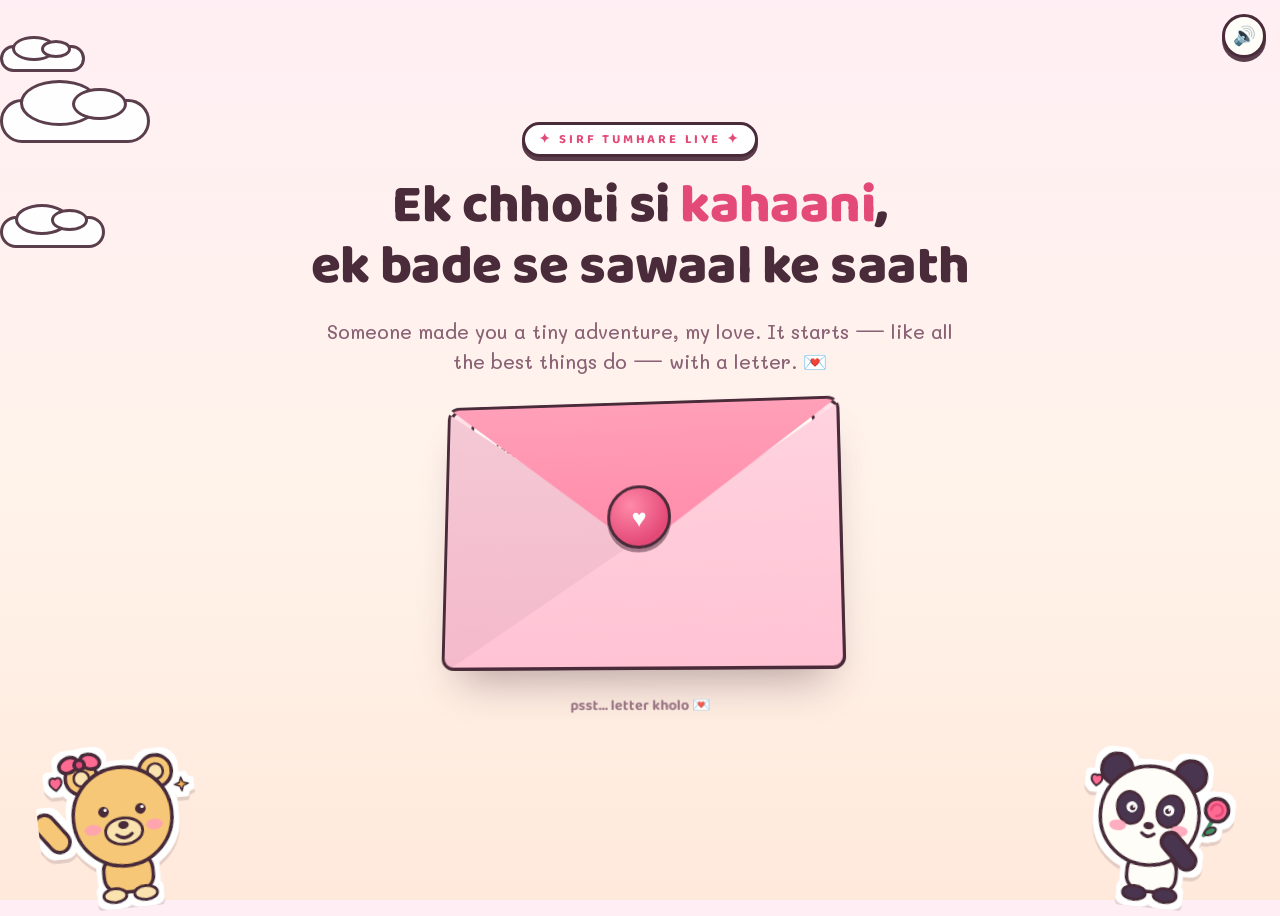
==== index.html @ 56c7580c "First Commit" ====
<!DOCTYPE html>
<html lang="en">
<head>
<meta charset="utf-8">
<meta name="viewport" content="width=device-width,initial-scale=1">
<title>For You, Meri Jaan 💌</title>
<meta name="theme-color" content="#FFF3EA">
<link rel="icon" href="data:image/svg+xml,%3Csvg xmlns='http://www.w3.org/2000/svg' viewBox='0 0 24 24'%3E%3Cpath d='M12 21C7 16.5 2 12.5 2 8a5 5 0 0 1 9-3 5 5 0 0 1 9 3c0 4.5-5 8.5-10 13Z' fill='%23FF6B93' stroke='%234A2B3A' stroke-width='1.6'/%3E%3C/svg%3E">
<link rel="preconnect" href="https://fonts.googleapis.com">
<link rel="preconnect" href="https://fonts.gstatic.com" crossorigin>
<link href="https://fonts.googleapis.com/css2?family=Baloo+2:wght@600;700;800&family=Caveat:wght@500;600;700&family=Mali:wght@400;500;600;700&display=swap" rel="stylesheet">
<link rel="stylesheet" href="css/style.css?v=3">
</head>
<body class="page pg-index" data-hearts>

  <div class="cloud" style="width:150px;height:44px;top:11%;animation-duration:36s"></div>
  <div class="cloud" style="width:105px;height:32px;top:24%;animation-duration:48s;animation-delay:-20s"></div>
  <div class="cloud" style="width:85px;height:27px;top:5%;animation-duration:42s;animation-delay:-31s"></div>

  <main class="scene">
    <div class="stack">
      <span class="eyebrow">✦ sirf tumhare liye ✦</span>
      <h1 class="title">Ek chhoti si <span class="hl">kahaani</span>,<br>ek bade se sawaal ke saath</h1>
      <p class="sub">Someone made you a tiny adventure, my love. It starts — like all the best things do — with a letter. 💌</p>
    </div>

    <div class="env-stage">
      <div class="env" id="env" role="button" tabindex="0" aria-label="Open the letter">
        <div class="env-back"></div>
        <div class="env-liner"></div>
        <div class="env-letter">Meri jaan,<br>kuch poochna hai tumse… par pehle, ek chhota sa safar. Ready?<br><span class="xo">— tumhara pagal ♡</span></div>
        <div class="env-pocket"></div>
        <div class="env-flap"></div>
        <div class="env-seal">♥</div>
        <div class="env-hint">psst… letter kholo 💌</div>
      </div>
    </div>

    <div class="cta-row">
      <a class="btn btn-love btn-big" data-nav href="journey.html">Chalo, shuru karein →</a>
    </div>
  </main>

  <div class="corner-sticker l" data-sticker="bear-wave"></div>
  <div class="corner-sticker r" data-sticker="panda-flower"></div>

  <script src="js/stickers.js?v=3" defer></script>
  <script src="js/shared.js?v=3" defer></script>
  <script>
    window.addEventListener("DOMContentLoaded", () => {
      const env = document.getElementById("env");
      const open = () => {
        if (env.classList.contains("open")) return;
        env.classList.add("open");
        document.body.classList.add("opened");
        const hint = env.querySelector(".env-hint");
        hint.style.transition = "opacity .4s";
        hint.style.opacity = "0";
        L1.chime();
      };
      env.addEventListener("click", open);
      env.addEventListener("keydown", (e) => {
        if (e.key === "Enter" || e.key === " ") { e.preventDefault(); open(); }
      });
    });
  </script>
</body>
</html>
---- css/style.css ----
/* ============================================================
   L1 — a tiny adventure, made with pyaar
   Strawberry-milk sticker-sheet design system
   ============================================================ */

:root{
  --cream:#FFF3EA;
  --paper:#FFFDF7;
  --ink:#4A2B3A;
  --ink-soft:#8A6275;
  --berry:#FF6B93;
  --berry-deep:#E44A78;
  --blush:#FFD9E3;
  --honey:#F6B756;
  --honey-soft:#FBE3B0;
  --leaf:#69B884;
  --leaf-deep:#3E8E63;
  --sky:#BFE3F2;
  --sky-deep:#7FB8D6;
  --night:#2C2140;
  --night-2:#463367;
  --star:#FFE9A8;
  --gold:#F2B23E;
  --gold-hi:#FFDE8A;
  --gold-deep:#C8862A;
  --white:#fff;

  --font-display:"Baloo 2","Segoe Print","Comic Sans MS",cursive;
  --font-body:"Mali","Segoe Print","Comic Sans MS",cursive;
  --font-hand:"Caveat","Ink Free","Segoe Script",cursive;

  --line:3px solid var(--ink);
  --r-lg:26px;
  --r-md:18px;
  --pop:0 6px 0 rgba(74,43,58,.9);
  --pop-sm:0 4px 0 rgba(74,43,58,.9);
}

*,*::before,*::after{box-sizing:border-box;margin:0;padding:0}

html{scroll-behavior:smooth}

body{
  font-family:var(--font-body);
  color:var(--ink);
  background:var(--cream);
  min-height:100vh;
  overflow-x:hidden;
  line-height:1.55;
}

img,svg{max-width:100%;display:block}

a{color:var(--berry-deep)}

::selection{background:var(--berry);color:#fff}

:focus-visible{
  outline:3px dashed var(--berry-deep);
  outline-offset:4px;
  border-radius:8px;
}

/* page enter */
@keyframes pageIn{from{opacity:0;transform:translateY(14px)}to{opacity:1;transform:none}}
.page{animation:pageIn .55s cubic-bezier(.22,.9,.36,1) both}

/* ---------------------------------------------------------
   Type
--------------------------------------------------------- */
.eyebrow{
  display:inline-block;
  font-family:var(--font-display);
  font-weight:700;
  font-size:.8rem;
  letter-spacing:.22em;
  text-transform:uppercase;
  color:var(--berry-deep);
  background:var(--white);
  border:var(--line);
  border-radius:999px;
  padding:.35em 1.1em;
  box-shadow:var(--pop-sm);
}

.title{
  font-family:var(--font-display);
  font-weight:800;
  font-size:clamp(2rem,5.5vw,3.4rem);
  line-height:1.12;
  letter-spacing:-.01em;
}

.hl{color:var(--berry-deep)}

.sub{
  font-size:clamp(1rem,2.4vw,1.2rem);
  font-weight:500;
  color:var(--ink-soft);
  max-width:34em;
}

.hand{font-family:var(--font-hand)}

/* sticker letters — chubby outlined display words */
.sticker-word{
  font-family:var(--font-display);
  font-weight:800;
  -webkit-text-stroke:2px var(--ink);
  paint-order:stroke fill;
  text-shadow:0 2px 0 var(--ink),0 4px 0 rgba(74,43,58,.35);
}
.sticker-word span{
  display:inline-block;
  animation:letterBob 2.8s ease-in-out infinite;
  animation-delay:calc(var(--i,0)*.12s);
}
.sticker-word .c1{color:var(--berry)}
.sticker-word .c2{color:var(--honey)}
.sticker-word .c3{color:var(--leaf)}
.sticker-word .c4{color:var(--sky-deep)}
@keyframes letterBob{
  0%,100%{transform:translateY(0) rotate(-2deg)}
  50%{transform:translateY(-9px) rotate(3deg)}
}

/* ---------------------------------------------------------
   Buttons — squishy plush
--------------------------------------------------------- */
.btn{
  display:inline-flex;
  align-items:center;
  justify-content:center;
  gap:.5em;
  font-family:var(--font-display);
  font-weight:800;
  font-size:1.06rem;
  padding:.8em 1.7em;
  border:var(--line);
  border-radius:999px;
  background:var(--paper);
  color:var(--ink);
  cursor:pointer;
  text-decoration:none;
  box-shadow:var(--pop);
  transition:transform .12s ease,box-shadow .12s ease,background .2s;
  user-select:none;
  touch-action:manipulation;
}
.btn:hover{transform:translateY(-2px);box-shadow:0 8px 0 rgba(74,43,58,.9)}
.btn:active{transform:translateY(4px);box-shadow:0 1px 0 rgba(74,43,58,.9)}

.btn-love{background:var(--berry);color:#fff}
.btn-love:hover{background:var(--berry-deep)}
.btn-honey{background:var(--honey)}
.btn-ghost{background:transparent;box-shadow:none;border-color:transparent;color:var(--ink-soft);font-weight:700}
.btn-ghost:hover{color:var(--berry-deep);transform:none}

.btn-big{font-size:clamp(1.15rem,3vw,1.5rem);padding:.9em 2em}

/* dodging "no" button */
.btn-no{position:relative;transition:transform .28s cubic-bezier(.3,1.4,.5,1),opacity .3s,font-size .3s}
.btn-no.gave-up{background:var(--blush);font-size:.85rem;padding:.6em 1.2em}

/* ---------------------------------------------------------
   Sticker cards — die-cut white edge
--------------------------------------------------------- */
.sticker-card{
  background:var(--paper);
  border:var(--line);
  border-radius:var(--r-lg);
  box-shadow:0 0 0 6px var(--white),0 0 0 8px rgba(74,43,58,.14),0 18px 34px -16px rgba(74,43,58,.35);
  padding:clamp(1.4rem,4vw,2.4rem);
}

.tape{
  position:absolute;
  top:-14px;left:50%;
  transform:translateX(-50%) rotate(-3deg);
  width:110px;height:30px;
  background:rgba(255,183,203,.75);
  border:2px solid rgba(74,43,58,.25);
  border-radius:4px;
}

/* ---------------------------------------------------------
   Layout scaffolding
--------------------------------------------------------- */
.scene{
  position:relative;
  min-height:100vh;
  min-height:100svh;
  display:flex;
  flex-direction:column;
  align-items:center;
  justify-content:center;
  text-align:center;
  padding:clamp(1.2rem,4vw,3rem);
  gap:clamp(.9rem,2.5vw,1.4rem);
  overflow:hidden;
}

.stack{display:flex;flex-direction:column;align-items:center;gap:clamp(.8rem,2vw,1.2rem);position:relative;z-index:5}

.corner-nav{
  position:fixed;
  top:14px;left:14px;
  z-index:60;
  display:flex;gap:8px;
}
.chip{
  font-family:var(--font-display);
  font-weight:700;
  font-size:.82rem;
  background:var(--paper);
  border:var(--line);
  border-radius:999px;
  padding:.4em 1em;
  color:var(--ink);
  text-decoration:none;
  box-shadow:var(--pop-sm);
}
.chip:hover{background:var(--blush)}

#muteBtn{
  position:fixed;top:14px;right:14px;z-index:60;
  width:44px;height:44px;border-radius:50%;
  border:var(--line);background:var(--paper);
  font-size:1.15rem;cursor:pointer;box-shadow:var(--pop-sm);
  display:flex;align-items:center;justify-content:center;
}
#muteBtn:active{transform:translateY(3px);box-shadow:none}

/* ---------------------------------------------------------
   Ambient: clouds, floating hearts, sparkles
--------------------------------------------------------- */
.cloud{
  position:absolute;
  background:var(--white);
  border:var(--line);
  border-radius:999px;
  opacity:.9;
  animation:cloudDrift 26s linear infinite;
}
.cloud::before,.cloud::after{
  content:"";position:absolute;background:inherit;border:inherit;border-radius:50%;
}
.cloud::before{width:55%;height:120%;left:12%;top:-58%}
.cloud::after{width:38%;height:85%;right:14%;top:-38%}
@keyframes cloudDrift{
  from{transform:translateX(-16vw)}
  to{transform:translateX(116vw)}
}

.heart-float{
  position:fixed;
  bottom:-40px;
  z-index:1;
  pointer-events:none;
  animation:heartRise linear forwards;
}
@keyframes heartRise{
  0%{transform:translateY(0) rotate(-8deg);opacity:0}
  12%{opacity:.9}
  100%{transform:translateY(-112vh) rotate(14deg);opacity:0}
}

.sparkle{
  position:absolute;
  color:var(--gold);
  animation:sparkleTwinkle 1.8s ease-in-out infinite;
  pointer-events:none;
  font-size:1.1rem;
}
@keyframes sparkleTwinkle{
  0%,100%{opacity:.15;transform:scale(.7) rotate(0)}
  50%{opacity:1;transform:scale(1.15) rotate(20deg)}
}

/* character sticker placement helper */
.sticker{filter:none}
.sticker svg{width:100%;height:auto}
.sticker.bob{animation:stickerBob 3.4s ease-in-out infinite}
@keyframes stickerBob{
  0%,100%{transform:translateY(0) rotate(-2deg)}
  50%{transform:translateY(-10px) rotate(2deg)}
}

/* burst hearts on click of yes */
.burst-heart{
  position:fixed;z-index:80;pointer-events:none;
  animation:burstFly .9s ease-out forwards;
}
@keyframes burstFly{
  from{transform:translate(0,0) scale(.6) rotate(0);opacity:1}
  to{transform:translate(var(--bx),var(--by)) scale(1.3) rotate(var(--br));opacity:0}
}

/* heart-wipe page transition */
#wipe{
  position:fixed;inset:0;z-index:100;
  display:flex;align-items:center;justify-content:center;
  background:var(--berry);
  clip-path:circle(0% at 50% 50%);
  pointer-events:none;
  transition:clip-path .38s cubic-bezier(.5,0,.8,.4);
}
#wipe.in{clip-path:circle(75% at 50% 50%);pointer-events:all}
#wipe svg{width:90px;animation:wipePulse .5s ease-in-out infinite alternate}
@keyframes wipePulse{from{transform:scale(.9)}to{transform:scale(1.1)}}

/* ============================================================
   3D — THE PROMISE RING
   band = cylinder of segments, gem billboards on top
   ============================================================ */
.ring-stage{
  position:relative;
  width:230px;height:250px;
  display:flex;align-items:flex-end;justify-content:center;
  perspective:900px;
  margin-inline:auto;
}
.ring-tilt{
  transform-style:preserve-3d;
  transform:rotateX(-10deg);
  width:100%;height:190px;
  position:relative;
}
.ring3d{
  position:absolute;
  left:50%;top:56%;
  width:0;height:0;
  transform-style:preserve-3d;
  animation:ringSpin 9s linear infinite;
}
@keyframes ringSpin{from{transform:rotateY(0)}to{transform:rotateY(360deg)}}

.ring-seg{
  position:absolute;
  left:0;top:0;
  width:13px;height:18px;
  margin:-9px 0 0 -6.5px;
  background:linear-gradient(180deg,var(--gold-hi) 0%,var(--gold) 52%,var(--gold-deep) 100%);
  border-radius:4px;
  box-shadow:inset 0 0 3px rgba(255,255,255,.55);
}

.gem-mount{
  position:absolute;
  left:0;top:0;
  transform-style:preserve-3d;
}
.gem{
  position:absolute;
  left:-28px;top:-28px;
  width:56px;height:56px;
  transform-style:preserve-3d;
}
.gem-face{
  position:absolute;inset:0;
  clip-path:polygon(50% 0,100% 38%,50% 100%,0 38%);
  background:linear-gradient(160deg,#ffffff 0%,var(--sky) 34%,#8ED0EA 60%,#DFF4FF 100%);
  border:2px solid rgba(74,43,58,.55);
  box-shadow:inset 0 0 14px rgba(255,255,255,.9);
}
.gem-face.f2{transform:rotateY(90deg)}
.gem-glow{
  position:absolute;
  left:50%;top:-8px;
  width:120px;height:120px;
  margin-left:-60px;
  transform:translateZ(-46px);
  background:radial-gradient(circle,rgba(255,233,168,.7) 0%,rgba(255,233,168,0) 62%);
  pointer-events:none;
  animation:glowPulse 2.6s ease-in-out infinite;
}
@keyframes glowPulse{0%,100%{opacity:.5;scale:.9}50%{opacity:1;scale:1.05}}

.ring-shadow{
  position:absolute;
  bottom:2px;left:50%;
  width:150px;height:24px;
  transform:translateX(-50%) translateZ(-50px);
  background:radial-gradient(ellipse,rgba(74,43,58,.28) 0%,transparent 68%);
  animation:shadowBreathe 9s linear infinite;
}
@keyframes shadowBreathe{0%,100%{scale:1}50%{scale:.86}}

.ring-stage .sparkle{z-index:5}

.ring-stage.mini{width:150px;height:160px}
.ring-stage.mini .ring-tilt{height:120px;transform:rotateX(14deg) scale(.62)}

/* ============================================================
   3D — THE ENVELOPE  (index hero)
   ============================================================ */
.env-stage{
  perspective:1200px;
  width:min(400px,86vw);
  aspect-ratio:40/27;
  margin-inline:auto;
  position:relative;
  z-index:6;
}
.env{
  position:absolute;inset:0;
  transform-style:preserve-3d;
  transform:rotateX(9deg) rotateY(-7deg);
  animation:envFloat 4.5s ease-in-out infinite;
  cursor:pointer;
}
@keyframes envFloat{
  0%,100%{translate:0 0}
  50%{translate:0 -13px}
}
.env:hover .env-hint{opacity:1}

.env-back{
  position:absolute;inset:0;
  background:#FFE4EC;
  border:var(--line);
  border-radius:12px;
  transform:translateZ(-6px);
  box-shadow:0 26px 40px -18px rgba(74,43,58,.4);
}
.env-liner{
  position:absolute;inset:4% 3%;
  clip-path:polygon(0 0,100% 0,50% 58%);
  background:repeating-linear-gradient(45deg,var(--blush) 0 12px,#ffd0dd 12px 24px);
  transform:translateZ(-5px);
}
.env-letter{
  position:absolute;
  left:6%;right:6%;top:5%;bottom:8%;
  background:var(--paper);
  border:var(--line);
  border-radius:8px;
  transform:translateZ(-2px);
  transition:transform .9s cubic-bezier(.34,1.3,.5,1) .45s;
  padding:14px 16px;
  overflow:hidden;
  font-family:var(--font-hand);
  font-size:clamp(1.05rem,3.4vw,1.4rem);
  line-height:1.35;
  text-align:left;
  color:var(--ink);
}
.env-letter .xo{color:var(--berry-deep);font-weight:700}
.env.open .env-letter{transform:translateZ(30px) translateY(-88%) rotate(-2deg) scale(1.05)}

.env-pocket{
  position:absolute;inset:0;
  clip-path:polygon(0 2%,50% 52%,100% 2%,100% 100%,0 100%);
  background:linear-gradient(180deg,#FFD3DF 0%,#FFC3D4 100%);
  border:var(--line);
  border-radius:12px;
  transform:translateZ(2px);
}
.env-pocket::after{
  content:"";
  position:absolute;inset:0;
  clip-path:polygon(0 2%,50% 52%,2% 100%,0 100%);
  background:rgba(74,43,58,.06);
}
.env-flap{
  position:absolute;
  left:0;right:0;top:0;
  height:56%;
  clip-path:polygon(0 0,100% 0,50% 100%);
  background:linear-gradient(180deg,#FF9FB8 0%,#FF8AA9 100%);
  border:var(--line);
  border-bottom:none;
  border-radius:12px 12px 0 0;
  transform-origin:top center;
  transform:translateZ(4px) rotateX(0);
  transition:transform .8s cubic-bezier(.6,.05,.3,1);
  backface-visibility:visible;
}
.env.open .env-flap{transform:translateZ(-4px) rotateX(168deg)}

.env-seal{
  position:absolute;
  left:50%;top:44%;
  width:64px;height:64px;
  transform:translate(-50%,-50%) translateZ(8px);
  background:radial-gradient(circle at 35% 30%,#FF8AA9,var(--berry-deep) 70%);
  border:var(--line);
  border-radius:50%;
  display:flex;align-items:center;justify-content:center;
  font-size:1.6rem;
  color:#fff;
  box-shadow:0 4px 0 rgba(74,43,58,.5);
  transition:transform .4s,opacity .4s;
}
.env.open .env-seal{transform:translate(-50%,-50%) translateZ(8px) scale(0);opacity:0}

.env-hint{
  position:absolute;
  bottom:-46px;left:50%;
  transform:translateX(-50%);
  font-family:var(--font-display);
  font-weight:700;
  font-size:.9rem;
  color:var(--ink-soft);
  white-space:nowrap;
  opacity:.85;
  transition:opacity .3s;
  animation:hintNudge 1.6s ease-in-out infinite;
}
@keyframes hintNudge{0%,100%{translate:-50% 0}50%{translate:-50% -5px}}

/* ============================================================
   3D — GIFT BOX with hinged lid (letter ending)
   ============================================================ */
.box-stage{
  position:relative;
  width:250px;height:250px;
  margin-inline:auto;
  perspective:760px;
  z-index:6;
}
.gift-box{
  position:absolute;
  left:50%;bottom:12px;
  translate:-50% 0;
  width:174px;height:112px;
  transform-style:preserve-3d;
  cursor:pointer;
}
.gift-base{
  position:absolute;inset:0;
  background:linear-gradient(180deg,#FF7FA2 0%,var(--berry-deep) 100%);
  border:var(--line);
  border-radius:10px 10px 16px 16px;
  box-shadow:0 16px 26px -12px rgba(74,43,58,.45);
}
.gift-base::before{
  content:"";
  position:absolute;top:0;bottom:0;left:50%;
  width:26px;translate:-50% 0;
  background:var(--honey);
  border-inline:3px solid var(--ink);
}
.gift-inside{
  position:absolute;
  left:10px;right:10px;top:5px;height:30px;
  background:radial-gradient(circle at 50% 130%,#FFF0F5,var(--blush));
  border:var(--line);
  border-radius:8px;
}
.gift-inside::after{
  content:"";
  position:absolute;left:14%;right:14%;top:50%;height:3px;
  background:rgba(74,43,58,.35);
  border-radius:2px;
}
.gift-lid{
  position:absolute;
  left:-10px;right:-10px;top:-24px;height:38px;
  background:linear-gradient(180deg,#FF9FB8,var(--berry));
  border:var(--line);
  border-radius:10px;
  transform-origin:50% 90%;
  transition:transform .85s cubic-bezier(.5,-.25,.3,1.15);
  z-index:3;
}
.gift-lid::before{
  content:"";
  position:absolute;top:0;bottom:0;left:50%;
  width:26px;translate:-50% 0;
  background:var(--honey);
  border-inline:3px solid var(--ink);
}
.gift-bow{
  position:absolute;
  left:50%;top:-16px;translate:-50% 0;
  width:66px;height:26px;
  z-index:4;
}
.gift-bow::before,.gift-bow::after{
  content:"";
  position:absolute;top:0;
  width:28px;height:22px;
  background:var(--honey);
  border:3px solid var(--ink);
  border-radius:50%;
}
.gift-bow::before{left:0;transform:rotate(-16deg)}
.gift-bow::after{right:0;transform:rotate(16deg)}
.gift-bow i{
  position:absolute;
  left:50%;top:3px;translate:-50% 0;
  width:15px;height:15px;
  background:var(--honey);
  border:3px solid var(--ink);
  border-radius:50%;
  z-index:2;
}
.gift-box.open .gift-lid{transform:rotateX(118deg) translateZ(8px)}
.box-ring-slot{
  position:absolute;
  left:50%;bottom:104px;
  translate:-50% 0;
  transform:translateY(34px) scale(.4);
  transform-origin:bottom center;
  opacity:0;
  transition:opacity .5s .4s,transform .95s cubic-bezier(.3,1.4,.5,1) .35s;
  pointer-events:none;
  z-index:2;
}
.box-stage.open .box-ring-slot{
  opacity:1;
  transform:translateY(-30px) scale(.74);
  z-index:8;
}
.box-hint{
  position:absolute;
  bottom:-26px;left:50%;
  transform:translateX(-50%);
  font-family:var(--font-display);
  font-weight:700;font-size:.88rem;color:var(--ink-soft);
  white-space:nowrap;
  animation:hintNudge 1.6s ease-in-out infinite;
}

/* ============================================================
   PAGE — INDEX
   ============================================================ */
.pg-index{background:linear-gradient(180deg,#FFEFF4 0%,var(--cream) 55%,#FFE9DB 100%)}
.pg-index .corner-sticker{
  position:absolute;
  bottom:-8px;
  width:clamp(110px,17vw,170px);
  z-index:4;
}
.pg-index .corner-sticker.l{left:clamp(4px,3vw,40px);rotate:-6deg}
.pg-index .corner-sticker.r{right:clamp(4px,3vw,40px);rotate:6deg}
.pg-index .cta-row{min-height:64px}
.pg-index .cta-row .btn{opacity:0;pointer-events:none;transform:translateY(12px);transition:opacity .5s .9s,transform .5s .9s}
.pg-index.opened .cta-row .btn{opacity:1;pointer-events:all;transform:none}

/* ============================================================
   PAGE — JOURNEY (quiz)
   ============================================================ */
.pg-journey{background:linear-gradient(180deg,#FFF0E4 0%,var(--cream) 60%,#FFEAF0 100%)}
.quiz-wrap{width:min(560px,94vw);position:relative;z-index:6}
.quiz-card{
  position:relative;
  background:
    repeating-linear-gradient(180deg,transparent 0 34px,rgba(127,184,214,.25) 34px 36px),
    var(--paper);
  border:var(--line);
  border-radius:var(--r-lg);
  box-shadow:0 0 0 6px var(--white),0 0 0 8px rgba(74,43,58,.14),0 18px 34px -16px rgba(74,43,58,.35);
  padding:clamp(1.6rem,5vw,2.6rem) clamp(1.2rem,4vw,2.2rem) clamp(1.8rem,5vw,2.4rem);
  min-height:300px;
  display:flex;flex-direction:column;align-items:center;justify-content:center;gap:1.1rem;
}
.quiz-card.swap{animation:cardSwap .45s ease}
@keyframes cardSwap{
  0%{transform:rotate(0) scale(1);opacity:1}
  45%{transform:rotate(-3deg) scale(.92);opacity:0}
  55%{transform:rotate(3deg) scale(.92);opacity:0}
  100%{transform:rotate(0) scale(1);opacity:1}
}
.quiz-q{
  font-family:var(--font-display);
  font-weight:800;
  font-size:clamp(1.3rem,4vw,1.8rem);
  line-height:1.25;
}
.quiz-opts{display:flex;flex-wrap:wrap;gap:.8rem;justify-content:center;position:relative;width:100%;min-height:70px;align-items:center}
.quiz-note{font-family:var(--font-hand);font-size:1.25rem;color:var(--berry-deep);min-height:1.6em}
.progress-hearts{display:flex;gap:10px;font-size:1.5rem;z-index:6}
.progress-hearts span{opacity:.25;transition:opacity .3s,transform .3s}
.progress-hearts span.on{opacity:1;transform:scale(1.2)}
.quiz-buddy{
  position:absolute;
  right:-30px;top:-74px;
  width:120px;
  rotate:8deg;
  z-index:7;
  transition:transform .3s;
}
.quiz-buddy.react{animation:buddyJump .5s ease}
@keyframes buddyJump{
  0%,100%{transform:translateY(0)}
  40%{transform:translateY(-16px) rotate(-6deg)}
}

/* ============================================================
   PAGE — CHOOSE (three doors)
   ============================================================ */
.pg-choose{background:linear-gradient(180deg,#FFEFF6 0%,var(--cream) 50%,#F2EBFF 100%)}
.doors{
  display:grid;
  grid-template-columns:repeat(3,minmax(0,1fr));
  gap:clamp(1rem,3vw,1.8rem);
  width:min(980px,94vw);
  z-index:6;
}
.door{
  position:relative;
  display:flex;flex-direction:column;
  border:var(--line);
  border-radius:22px 22px var(--r-lg) var(--r-lg);
  background:var(--paper);
  box-shadow:0 0 0 5px var(--white),0 0 0 7px rgba(74,43,58,.14),0 16px 30px -14px rgba(74,43,58,.35);
  text-decoration:none;
  color:var(--ink);
  overflow:visible;
  transition:transform .22s cubic-bezier(.3,1.3,.5,1),box-shadow .22s;
}
.door:hover,.door:focus-visible{transform:translateY(-10px) rotate(-1.2deg)}
.door:nth-child(2):hover{rotate:0deg}
.door-art{
  position:relative;
  border-radius:19px 19px 0 0;
  border-bottom:var(--line);
  aspect-ratio:5/4;
  overflow:hidden;
  display:flex;align-items:center;justify-content:center;
}
.door-art svg{width:88%;height:auto}
.door-garden .door-art{background:linear-gradient(180deg,#D8F1E3 0%,#BCE6CE 100%)}
.door-stars .door-art{background:linear-gradient(180deg,var(--night) 0%,var(--night-2) 100%)}
.door-letter .door-art{background:linear-gradient(180deg,#FFE3EC 0%,#FFD3E0 100%)}
.door-label{
  padding:1rem 1.1rem 1.2rem;
  display:flex;flex-direction:column;gap:.2rem;
}
.door-label b{font-family:var(--font-display);font-weight:800;font-size:1.18rem}
.door-label i{font-style:normal;font-family:var(--font-hand);font-size:1.12rem;color:var(--ink-soft)}
.door-tag{
  position:absolute;
  z-index:4;
  top:-15px;left:50%;
  transform:translateX(-50%) rotate(-3deg);
  font-family:var(--font-display);
  font-weight:700;font-size:.75rem;
  letter-spacing:.14em;
  background:var(--honey);
  border:var(--line);
  border-radius:999px;
  padding:.28em .9em;
  box-shadow:var(--pop-sm);
  white-space:nowrap;
}
.door-peek{
  position:absolute;
  top:-52px;right:8px;
  width:86px;
  z-index:3;
  opacity:0;
  transform:translateY(14px) rotate(8deg);
  transition:opacity .25s,transform .3s cubic-bezier(.3,1.4,.5,1);
  pointer-events:none;
}
.door:hover .door-peek,.door:focus-visible .door-peek{opacity:1;transform:translateY(0) rotate(8deg)}

/* ============================================================
   ENDINGS — shared proposal block
   ============================================================ */
.proposal-zone{
  position:relative;
  z-index:8;
  width:min(620px,94vw);
}
.proposal-q{
  font-family:var(--font-hand);
  font-weight:700;
  font-size:clamp(1.9rem,6vw,3rem);
  line-height:1.2;
}
.answer-row{
  position:relative;
  display:flex;
  gap:1rem;
  justify-content:center;
  align-items:center;
  flex-wrap:wrap;
  min-height:96px;
  margin-top:1rem;
}
#yesBtn{transition:transform .3s cubic-bezier(.3,1.4,.5,1),box-shadow .12s,background .2s}

/* ============================================================
   PAGE — GARDEN ENDING
   ============================================================ */
.pg-garden{background:linear-gradient(180deg,#CDEBF7 0%,#E6F6EE 42%,#BCE6CE 100%)}
.pg-garden .sun{
  position:absolute;top:6vh;right:8vw;
  width:110px;height:110px;border-radius:50%;
  background:radial-gradient(circle at 38% 34%,#FFF3C4,var(--honey) 72%);
  border:var(--line);
  box-shadow:0 0 60px 18px rgba(246,183,86,.45);
  animation:sunSpin 30s linear infinite;
}
.pg-garden .sun::before{content:"";position:absolute;inset:-26px;border-radius:50%;border:3px dashed rgba(246,183,86,.7)}
@keyframes sunSpin{to{rotate:360deg}}
.garden-ground{
  position:absolute;bottom:0;left:0;right:0;height:26vh;
  background:linear-gradient(180deg,#8FD0A8 0%,#69B884 100%);
  border-top:var(--line);
}
.garden-row{
  position:absolute;bottom:2vh;left:0;right:0;
  display:flex;justify-content:space-around;
  pointer-events:none;
}
.garden-row svg{width:clamp(54px,9vw,96px);height:auto}
.garden-row.back{bottom:18vh;opacity:.85}
.garden-row.back svg{width:clamp(40px,6.5vw,70px)}
.butterfly{
  position:absolute;
  font-size:1.5rem;
  animation:flutter 9s ease-in-out infinite;
  z-index:4;
}
@keyframes flutter{
  0%{transform:translate(0,0) rotate(-8deg)}
  25%{transform:translate(9vw,-7vh) rotate(8deg)}
  50%{transform:translate(3vw,-13vh) rotate(-6deg)}
  75%{transform:translate(-7vw,-5vh) rotate(6deg)}
  100%{transform:translate(0,0) rotate(-8deg)}
}
.couple-row{
  display:flex;align-items:flex-end;justify-content:center;gap:clamp(.5rem,3vw,2.2rem);
  z-index:6;
}
.couple-row .kneel{width:clamp(130px,20vw,190px)}
.couple-row .shy{width:clamp(120px,18vw,175px)}

/* ============================================================
   PAGE — STARS ENDING
   ============================================================ */
.pg-stars{background:linear-gradient(180deg,#1E1631 0%,var(--night) 46%,var(--night-2) 100%);color:var(--paper)}
.pg-stars .sub{color:#CBBBE8}
.pg-stars .chip{background:var(--night-2);color:var(--paper);border-color:rgba(255,255,255,.7)}
.star{
  position:absolute;
  width:4px;height:4px;border-radius:50%;
  background:var(--star);
  animation:starTwinkle ease-in-out infinite;
}
@keyframes starTwinkle{
  0%,100%{opacity:.18;transform:scale(.7)}
  50%{opacity:1;transform:scale(1.25)}
}
.moon{
  position:absolute;top:7vh;left:9vw;
  width:96px;height:96px;border-radius:50%;
  background:radial-gradient(circle at 62% 38%,#FFF7DC,var(--star) 70%);
  border:3px solid rgba(255,247,220,.8);
  box-shadow:0 0 46px 12px rgba(255,233,168,.35);
}
.moon::before,.moon::after{
  content:"";position:absolute;border-radius:50%;background:rgba(74,43,58,.12);
}
.moon::before{width:22px;height:22px;left:20px;top:34px}
.moon::after{width:13px;height:13px;left:52px;top:58px}
.shooting-star{
  position:absolute;
  top:12vh;left:-12vw;
  width:130px;height:3px;
  background:linear-gradient(90deg,transparent,var(--star));
  border-radius:999px;
  rotate:-18deg;
  animation:shoot 7.5s ease-in 2.2s infinite;
  opacity:0;
}
.shooting-star::after{
  content:"✦";position:absolute;right:-9px;top:-11px;color:var(--star);font-size:1.1rem;
}
@keyframes shoot{
  0%{translate:0 0;opacity:0}
  4%{opacity:1}
  16%{translate:120vw 34vh;opacity:0}
  100%{translate:120vw 34vh;opacity:0}
}
.hill{
  position:absolute;bottom:-8vh;left:-10vw;right:-10vw;height:34vh;
  background:#221838;
  border-radius:50% 50% 0 0/90% 90% 0 0;
  border-top:3px solid rgba(255,233,168,.35);
}
.constellation{
  position:absolute;
  top:9vh;right:7vw;
  width:clamp(130px,19vw,210px);
  opacity:.95;
}
.constellation .cline{
  stroke:var(--star);stroke-width:2;stroke-dasharray:5 7;fill:none;opacity:.8;
  stroke-dashoffset:400;
  animation:constDraw 3.5s ease-out .8s forwards;
}
@keyframes constDraw{to{stroke-dashoffset:0}}
.constellation .cdot{fill:#fff;animation:starTwinkle 2.2s ease-in-out infinite}
.pg-stars .couple-row .shy,.pg-stars .couple-row .kneel{filter:drop-shadow(0 0 18px rgba(255,233,168,.25))}
.pg-stars #yesBtn{background:var(--star);color:var(--ink);border-color:var(--star)}
.pg-stars .btn-no{background:var(--night-2);color:var(--paper);border-color:rgba(255,255,255,.65)}

/* ============================================================
   PAGE — LETTER ENDING
   ============================================================ */
.pg-letter{background:linear-gradient(180deg,#FFE9DB 0%,var(--cream) 45%,#FFE3EC 100%)}
.desk-doodle{position:absolute;font-size:1.6rem;opacity:.5;rotate:-10deg}
.letter-sheet{
  position:relative;
  width:min(620px,94vw);
  background:
    repeating-linear-gradient(180deg,transparent 0 36px,rgba(127,184,214,.28) 36px 38px),
    var(--paper);
  border:var(--line);
  border-radius:14px;
  box-shadow:0 0 0 6px var(--white),0 0 0 8px rgba(74,43,58,.14),0 22px 40px -18px rgba(74,43,58,.4);
  padding:clamp(1.6rem,5vw,2.6rem) clamp(1.3rem,5vw,2.6rem);
  text-align:left;
  font-family:var(--font-hand);
  font-size:clamp(1.25rem,3.6vw,1.6rem);
  line-height:1.5;
  z-index:6;
}
.letter-sheet .greet{font-size:1.3em;color:var(--berry-deep);font-weight:700}
.letter-sheet p{margin-bottom:.9em;opacity:0;transform:translateY(10px);transition:opacity .7s,transform .7s}
.letter-sheet p.show{opacity:1;transform:none}
.letter-sheet .sign{text-align:right;color:var(--berry-deep);font-weight:700}
.letter-heartdoodle{position:absolute;top:-26px;right:22px;width:58px;rotate:12deg}

/* ============================================================
   PAGE — YES / CELEBRATION
   ============================================================ */
.pg-yes{background:linear-gradient(180deg,#FFE3EC 0%,#FFF0E4 50%,#FFE9F6 100%)}
#confettiCanvas{position:fixed;inset:0;pointer-events:none;z-index:40}
.yes-title{
  font-size:clamp(2.6rem,8vw,4.6rem);
}
.hug-wrap{width:clamp(190px,30vw,270px);z-index:6}
.license{
  position:relative;
  width:min(480px,92vw);
  text-align:left;
  z-index:6;
}
.license h3{
  font-family:var(--font-display);
  font-weight:800;
  text-align:center;
  font-size:1.25rem;
  letter-spacing:.06em;
  border-bottom:2px dashed rgba(74,43,58,.35);
  padding-bottom:.5em;margin-bottom:.8em;
}
.license dl{display:grid;grid-template-columns:auto 1fr;gap:.28em .9em;font-size:1.02rem}
.license dt{font-weight:700;color:var(--ink-soft)}
.license dd{font-weight:600}
.license .stamp{
  position:absolute;
  right:14px;bottom:12px;
  width:96px;height:96px;
  border:3px double var(--berry-deep);
  border-radius:50%;
  color:var(--berry-deep);
  font-family:var(--font-display);
  font-weight:800;font-size:.62rem;
  letter-spacing:.14em;
  display:flex;align-items:center;justify-content:center;
  text-align:center;
  rotate:-14deg;
  opacity:.85;
  padding:10px;
}
.license .sign-line{
  margin-top:1em;
  font-family:var(--font-hand);
  font-size:1.5rem;
  color:var(--berry-deep);
}
.end-links{display:flex;gap:.7rem;flex-wrap:wrap;justify-content:center;z-index:6}

/* ============================================================
   Responsive + prefs
   ============================================================ */
@media (max-width:760px){
  .doors{grid-template-columns:1fr;width:min(420px,94vw)}
  .door-art{aspect-ratio:7/4}
  .door-peek{top:-46px;width:72px}
  .quiz-buddy{right:-8px;top:-66px;width:92px}
  .couple-row{gap:.4rem}
  .env-hint{bottom:-40px}
  .license .stamp{width:82px;height:82px;font-size:.55rem}
}

@media (max-width:420px){
  .ring-stage{scale:.85}
}

@media (prefers-reduced-motion:reduce){
  *,*::before,*::after{animation-duration:.001s !important;animation-iteration-count:1 !important;transition-duration:.15s !important}
  .ring3d{animation:none;transform:rotateY(24deg)}
  .heart-float,.shooting-star{display:none}
  .env{animation:none}
}
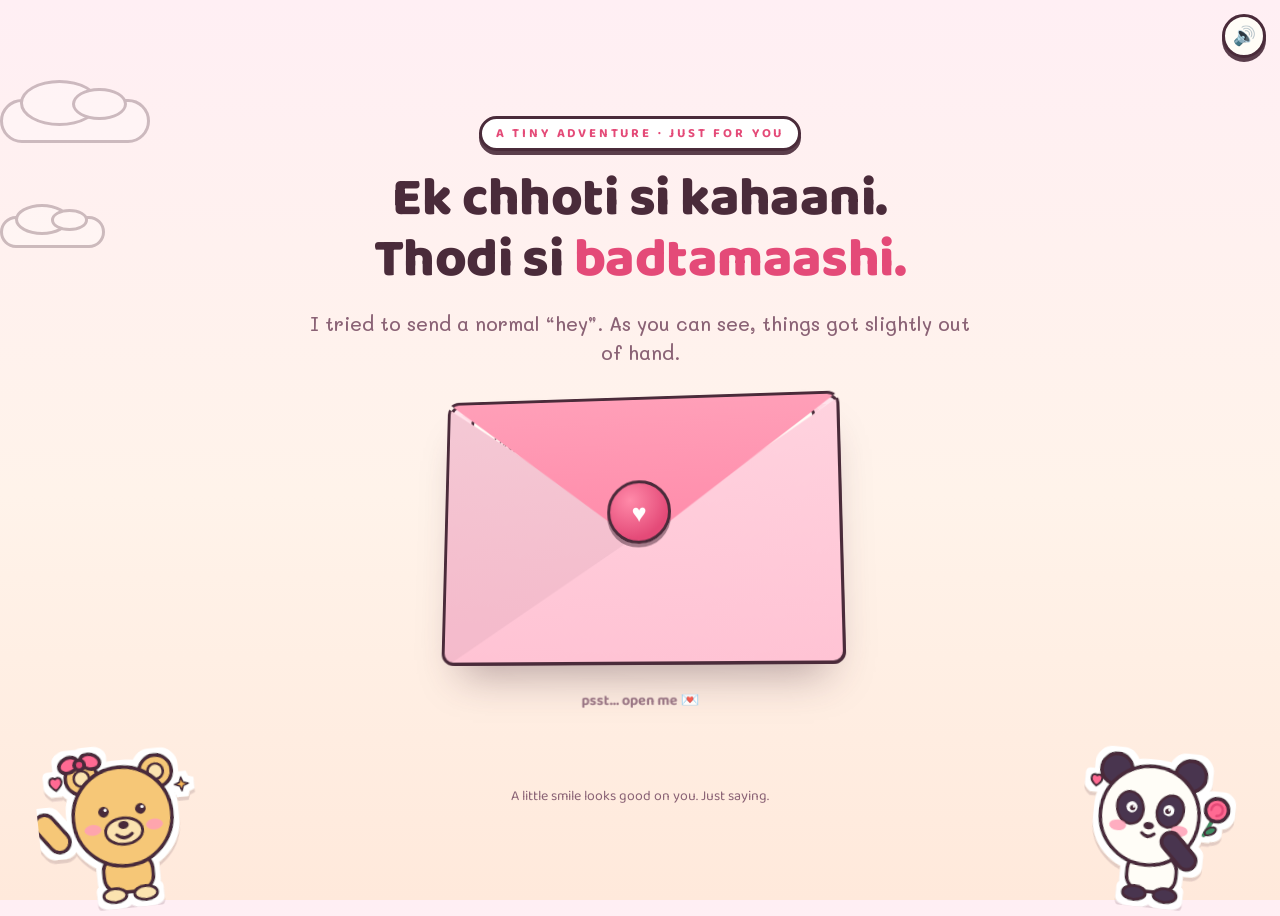
==== commit b76cfe0c: "Expand playful story and keep the runaway No button" ====
--- a/index.html
+++ b/index.html
@@ -3,66 +3,38 @@
 <head>
 <meta charset="utf-8">
 <meta name="viewport" content="width=device-width,initial-scale=1">
-<title>For You, Meri Jaan 💌</title>
+<title>A Little Trouble, Just for You 💌</title>
 <meta name="theme-color" content="#FFF3EA">
 <link rel="icon" href="data:image/svg+xml,%3Csvg xmlns='http://www.w3.org/2000/svg' viewBox='0 0 24 24'%3E%3Cpath d='M12 21C7 16.5 2 12.5 2 8a5 5 0 0 1 9-3 5 5 0 0 1 9 3c0 4.5-5 8.5-10 13Z' fill='%23FF6B93' stroke='%234A2B3A' stroke-width='1.6'/%3E%3C/svg%3E">
 <link rel="preconnect" href="https://fonts.googleapis.com">
 <link rel="preconnect" href="https://fonts.gstatic.com" crossorigin>
 <link href="https://fonts.googleapis.com/css2?family=Baloo+2:wght@600;700;800&family=Caveat:wght@500;600;700&family=Mali:wght@400;500;600;700&display=swap" rel="stylesheet">
-<link rel="stylesheet" href="css/style.css?v=3">
+<link rel="stylesheet" href="css/style.css?v=4">
 </head>
-<body class="page pg-index" data-hearts>
+<body class="page pg-index" data-hearts="">
 
-  <div class="cloud" style="width:150px;height:44px;top:11%;animation-duration:36s"></div>
-  <div class="cloud" style="width:105px;height:32px;top:24%;animation-duration:48s;animation-delay:-20s"></div>
-  <div class="cloud" style="width:85px;height:27px;top:5%;animation-duration:42s;animation-delay:-31s"></div>
 
-  <main class="scene">
-    <div class="stack">
-      <span class="eyebrow">✦ sirf tumhare liye ✦</span>
-      <h1 class="title">Ek chhoti si <span class="hl">kahaani</span>,<br>ek bade se sawaal ke saath</h1>
-      <p class="sub">Someone made you a tiny adventure, my love. It starts — like all the best things do — with a letter. 💌</p>
-    </div>
 
-    <div class="env-stage">
-      <div class="env" id="env" role="button" tabindex="0" aria-label="Open the letter">
-        <div class="env-back"></div>
-        <div class="env-liner"></div>
-        <div class="env-letter">Meri jaan,<br>kuch poochna hai tumse… par pehle, ek chhota sa safar. Ready?<br><span class="xo">— tumhara pagal ♡</span></div>
-        <div class="env-pocket"></div>
-        <div class="env-flap"></div>
-        <div class="env-seal">♥</div>
-        <div class="env-hint">psst… letter kholo 💌</div>
-      </div>
-    </div>
+<div class="cloud" style="width:150px;height:44px;top:11%;animation-duration:36s" aria-hidden="true"></div>
+<div class="cloud" style="width:105px;height:32px;top:24%;animation-duration:48s;animation-delay:-20s" aria-hidden="true"></div>
+<main class="scene story-scene">
+<div class="stack story-heading"><span class="eyebrow">a tiny adventure · just for you</span><h1 class="title">Ek chhoti si kahaani.<br>Thodi si <span class="hl">badtamaashi.</span></h1><p class="sub">I tried to send a normal “hey”. As you can see, things got slightly out of hand.</p></div>
+<div class="env-stage">
+  <div class="env" id="env" role="button" tabindex="0" aria-label="Open your letter" aria-expanded="false">
+    <div class="env-back"></div><div class="env-liner"></div>
+    <div class="env-letter">Hey, you.<br>A little banter. A few bold lines. A chai break.<br>Bas, tumhari kami thi.<span class="xo">— your slightly less cool admirer ♡</span></div>
+    <div class="env-pocket"></div><div class="env-flap"></div><div class="env-seal">♥</div>
+    <div class="env-hint">psst… open me 💌</div>
+  </div>
+</div>
+<div class="cta-row"><a class="btn btn-love" data-nav href="journey.html">Let’s see what you’ve got →</a></div>
+<p class="story-caption">A little smile looks good on you. Just saying.</p>
+</main>
+<div class="corner-sticker l" data-sticker="bear-wave" aria-hidden="true"></div>
+<div class="corner-sticker r" data-sticker="panda-flower" aria-hidden="true"></div>
 
-    <div class="cta-row">
-      <a class="btn btn-love btn-big" data-nav href="journey.html">Chalo, shuru karein →</a>
-    </div>
-  </main>
-
-  <div class="corner-sticker l" data-sticker="bear-wave"></div>
-  <div class="corner-sticker r" data-sticker="panda-flower"></div>
-
-  <script src="js/stickers.js?v=3" defer></script>
-  <script src="js/shared.js?v=3" defer></script>
-  <script>
-    window.addEventListener("DOMContentLoaded", () => {
-      const env = document.getElementById("env");
-      const open = () => {
-        if (env.classList.contains("open")) return;
-        env.classList.add("open");
-        document.body.classList.add("opened");
-        const hint = env.querySelector(".env-hint");
-        hint.style.transition = "opacity .4s";
-        hint.style.opacity = "0";
-        L1.chime();
-      };
-      env.addEventListener("click", open);
-      env.addEventListener("keydown", (e) => {
-        if (e.key === "Enter" || e.key === " ") { e.preventDefault(); open(); }
-      });
-    });
-  </script>
+<script src="js/stickers.js?v=4" defer></script>
+<script src="js/shared.js?v=5" defer></script>
+<script src="js/story.js?v=4" defer></script>
 </body>
 </html>
--- a/css/style.css
+++ b/css/style.css
@@ -1002,3 +1002,106 @@
   .heart-float,.shooting-star{display:none}
   .env{animation:none}
 }
+
+/* Story pages: one pace, a few detours, and room for the punchline. */
+[hidden]{display:none !important}
+.story-scene{padding:88px clamp(18px,4vw,48px) 64px;gap:26px}
+.story-scene>.btn,.story-scene>.chip,.story-scene>.cta-row{position:relative;z-index:8}
+.story-scene>.moon,.story-scene>.hill,.story-scene>.sun,.story-scene>.garden-ground,.story-scene>.garden-row{pointer-events:none}
+.story-heading{max-width:760px;gap:18px}
+.story-heading .sub{max-width:35em}
+.story-caption{font-family:var(--font-display);font-size:.88rem;color:var(--ink-soft);max-width:36em;position:relative;z-index:6}
+.story-aside{font-size:.96rem;color:var(--ink-soft);line-height:1.7}
+.story-prose{font-size:clamp(1rem,2.5vw,1.13rem);line-height:1.8}
+.story-reply{font-family:var(--font-hand);font-weight:600;font-size:clamp(1.35rem,3.5vw,1.65rem);line-height:1.4;color:var(--berry-deep);min-height:3em}
+.story-card{position:relative;z-index:6;width:min(630px,100%);display:flex;flex-direction:column;align-items:center;gap:20px}
+.story-card .quiz-opts{min-height:0}
+.btn[aria-pressed="true"]{background:var(--blush);box-shadow:0 2px 0 var(--ink);transform:translateY(3px)}
+.btn:disabled{cursor:default;background:var(--blush);color:var(--ink-soft);box-shadow:none;transform:none}
+.scene-buddy{width:116px;margin:-12px auto -8px}
+.banter-card{gap:20px;min-height:410px}
+.banter-card .story-reply{min-height:3.3em}
+.banter-card .quiz-q:focus{outline:none}
+.banter-card .quiz-opts{min-height:0}
+.pg-index .story-heading .title{font-size:clamp(2.1rem,5.5vw,3.4rem)}
+.pg-index .story-caption{max-width:65%;margin-top:6px}
+.pg-index .env-letter{font-size:clamp(1rem,3vw,1.25rem)}
+.pg-index .env-stage{transition:margin-top .6s}
+.pg-index.opened .env-stage{margin-top:clamp(135px,40vw,200px)}
+.pg-index .env-letter .xo{display:block;margin-top:.5em}
+.pg-index>.cloud{pointer-events:none;opacity:.28}
+.pg-journey .quiz-buddy{top:-20px;right:8px;width:76px}
+.ambient-stars{position:fixed;inset:0;pointer-events:none;overflow:hidden}
+.pg-stars .story-heading .hl{color:var(--blush)}
+.pg-stars .story-caption.night-caption{color:#D9CBEA}
+.pg-stars .sticker-card{color:var(--ink)}
+.pg-stars .story-heading,.pg-stars .line-card{z-index:6}
+.pg-midnight .moon{width:70px;height:70px;top:80px;left:5vw;opacity:.7}
+.line-card{position:relative;width:min(640px,100%);display:flex;flex-direction:column;align-items:center;gap:24px;min-height:350px}
+.line-setup{font-family:var(--font-display);font-size:clamp(1.5rem,4.4vw,2.1rem);font-weight:800;line-height:1.25}
+.line-payoff{font-family:var(--font-hand);font-size:clamp(1.5rem,4vw,1.9rem);line-height:1.35;min-height:110px;width:100%}
+.line-payoff .story-aside{font-family:var(--font-body);margin-top:16px;font-size:.9rem}
+.pg-chai{background:linear-gradient(155deg,#FBE3B0,#FFF3EA 45%,#FFD9E3)}
+.cafe-card{position:relative;width:min(650px,100%);z-index:6;display:flex;flex-direction:column;align-items:center;gap:24px}
+.cafe-top{width:100%;display:flex;align-items:center;justify-content:space-between;border-bottom:2px dashed var(--ink-soft);padding-bottom:14px;gap:18px}
+.cafe-sign{font-family:var(--font-display);font-weight:800;font-size:.9rem;letter-spacing:.1em;text-align:left;max-width:22em}
+.cafe-cup{font-size:2.7rem;rotate:-9deg}
+.drink-options{display:flex;flex-wrap:wrap;justify-content:center;gap:12px}
+.drink-options .btn{font-size:1rem;padding:.7em 1em}
+.cafe-receipt{background:#FFF9E8;padding:24px;width:min(360px,100%);text-align:left;border-block:2px dashed var(--ink-soft);font-size:.92rem;rotate:-2deg;box-shadow:2px 6px 10px #4A2B3A0D}
+.cafe-receipt>span{font-family:var(--font-display);font-size:.72rem;font-weight:800;letter-spacing:.1em}
+.cafe-receipt p{margin-top:14px}
+.receipt-total{margin-top:18px;padding-top:12px;border-top:1px dashed var(--ink-soft);font-weight:700}
+.garden-story{padding-bottom:150px}
+.garden-story .sun{width:75px;height:75px;right:5vw;top:85px;opacity:.65}
+.garden-story .garden-ground{height:160px}
+.garden-story .garden-row{bottom:0}
+.rooftop-card{gap:22px}
+.rooftop-doodle{font-family:var(--font-hand);font-size:2.6rem;color:var(--berry-deep);letter-spacing:.18em}
+.revealed-note{border-top:2px dashed var(--blush);padding-top:20px;font-family:var(--font-hand);font-size:1.65rem;line-height:1.4}
+.revealed-note .story-aside{font-family:var(--font-body);margin-top:18px}
+.story-letter p{opacity:1;transform:none}
+.story-letter p:last-child{margin-bottom:0}
+.story-letter{width:min(660px,100%);font-size:clamp(1.3rem,3.5vw,1.7rem)}
+.ps-note{position:relative;z-index:6;width:min(610px,100%)}
+.ps-note .hand{font-size:1.65rem;line-height:1.4}
+.ps-note .story-aside{margin-top:16px}
+.pg-invitation{background:linear-gradient(160deg,#FFD9E3,#FFF3EA 60%,#FBE3B0)}
+.invitation-card{position:relative;z-index:6;width:min(680px,100%);display:flex;flex-direction:column;align-items:center;gap:20px}
+.invitation-card .proposal-q{margin-top:2px}
+.invitation-card .answer-row{margin-top:0;min-height:0;gap:16px}
+.invitation-card .btn-big{font-size:clamp(1.05rem,3vw,1.2rem);padding:.9em 1.4em}
+.invitation-card .story-aside{max-width:34em}
+.farewell-note{font-size:clamp(1.45rem,4vw,1.85rem);color:var(--berry-deep);max-width:28em;position:relative;z-index:6}
+.farewell-buddy{width:150px}
+.date-ticket{position:relative;z-index:6;width:min(600px,100%);text-align:left;overflow:hidden}
+.ticket-label{font-family:var(--font-display);font-size:.75rem;font-weight:700;letter-spacing:.12em;color:var(--berry-deep)}
+.date-ticket h2{font-family:var(--font-display);font-size:clamp(1.35rem,4vw,1.7rem);line-height:1.2;margin:12px 0 22px}
+.date-ticket dl{display:grid;grid-template-columns:90px 1fr;gap:12px 20px;border-top:2px dashed var(--ink-soft);padding-top:22px;font-size:.95rem}
+.date-ticket dt{font-weight:700;color:var(--ink-soft)}
+.ticket-footer{border-top:2px dashed var(--ink-soft);margin-top:24px;padding-top:16px;display:flex;flex-wrap:wrap;justify-content:space-between;gap:8px;font-family:var(--font-display);font-size:.8rem}
+.pg-yes .hug-wrap{width:170px}
+@media(max-width:760px){
+  .story-scene{gap:24px}
+  .story-heading .eyebrow{font-size:.64rem;letter-spacing:.12em;max-width:95%;white-space:normal}
+  .story-heading .title{font-size:clamp(2rem,7vw,3rem)}
+  .pg-choose .doors{gap:36px}
+  .pg-midnight .moon,.garden-story .sun{top:84px;width:46px;height:46px;opacity:.3}
+  .pg-midnight .moon::before,.pg-midnight .moon::after{display:none}
+  .banter-card{min-height:440px}
+  .banter-card .quiz-opts{flex-direction:column;width:100%;align-items:stretch}
+  .story-reply{min-height:0}
+  .scene-buddy{width:100px}
+  .date-ticket dl{grid-template-columns:75px 1fr;gap:12px;font-size:.88rem}
+  .invitation-card .answer-row{width:100%;flex-direction:column;align-items:stretch}
+  .invitation-card .btn{width:100%}
+  .line-card{padding:28px 20px;gap:22px}
+  .pg-index .story-caption{max-width:76%}
+  .pg-index .corner-sticker{width:84px;bottom:0}
+  .pg-index>.cloud{display:none}
+  .pg-journey .quiz-buddy{top:-12px;right:6px;width:66px}
+}
+@media(prefers-reduced-motion:reduce){
+  html{scroll-behavior:auto}
+  .pg-index .env-letter,.pg-index .cta-row .btn{transition-delay:0s}
+}
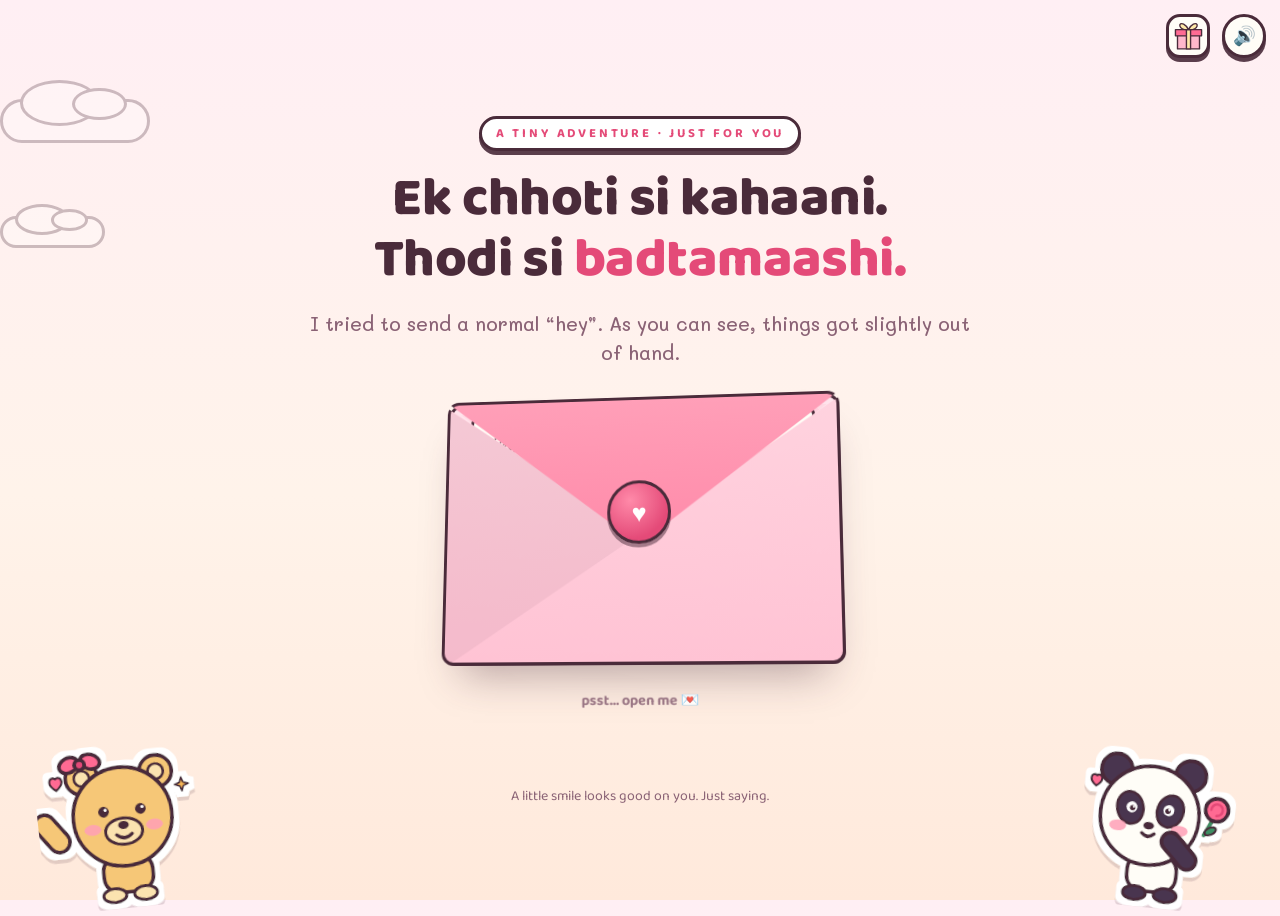
==== commit e2fae830: "Add gift surprise with M1 blooming flowers" ====
--- a/index.html
+++ b/index.html
@@ -9,7 +9,7 @@
 <link rel="preconnect" href="https://fonts.googleapis.com">
 <link rel="preconnect" href="https://fonts.gstatic.com" crossorigin>
 <link href="https://fonts.googleapis.com/css2?family=Baloo+2:wght@600;700;800&family=Caveat:wght@500;600;700&family=Mali:wght@400;500;600;700&display=swap" rel="stylesheet">
-<link rel="stylesheet" href="css/style.css?v=4">
+<link rel="stylesheet" href="css/style.css?v=5">
 </head>
 <body class="page pg-index" data-hearts="">
 
@@ -34,7 +34,7 @@
 <div class="corner-sticker r" data-sticker="panda-flower" aria-hidden="true"></div>
 
 <script src="js/stickers.js?v=4" defer></script>
-<script src="js/shared.js?v=5" defer></script>
-<script src="js/story.js?v=4" defer></script>
+<script src="js/shared.js?v=6" defer></script>
+<script src="js/story.js?v=5" defer></script>
 </body>
 </html>
--- a/css/style.css
+++ b/css/style.css
@@ -230,6 +230,25 @@
   display:flex;align-items:center;justify-content:center;
 }
 #muteBtn:active{transform:translateY(3px);box-shadow:none}
+
+.gift-button{
+  position:fixed;top:14px;right:70px;z-index:60;
+  width:44px;height:44px;display:grid;place-items:center;
+  background:var(--paper);border:var(--line);border-radius:14px;
+  box-shadow:var(--pop-sm);text-decoration:none;
+  transition:transform .2s,background .2s;
+}
+.gift-button svg{width:33px;height:33px;stroke:var(--ink);stroke-width:2;stroke-linejoin:round}
+.gift-button:hover{transform:rotate(-8deg) translateY(-2px);background:var(--blush)}
+.gift-button:active{transform:translateY(3px);box-shadow:none}
+.gift-tooltip{
+  position:absolute;top:calc(100% + 12px);right:0;
+  padding:5px 12px;border:2px solid var(--ink);border-radius:999px;
+  color:var(--ink);background:var(--paper);white-space:nowrap;
+  font:700 .85rem var(--font-display);opacity:0;pointer-events:none;
+  transform:translateY(-4px);transition:opacity .2s,transform .2s;
+}
+.gift-button:hover .gift-tooltip,.gift-button:focus-visible .gift-tooltip{opacity:1;transform:none}
 
 /* ---------------------------------------------------------
    Ambient: clouds, floating hearts, sparkles
